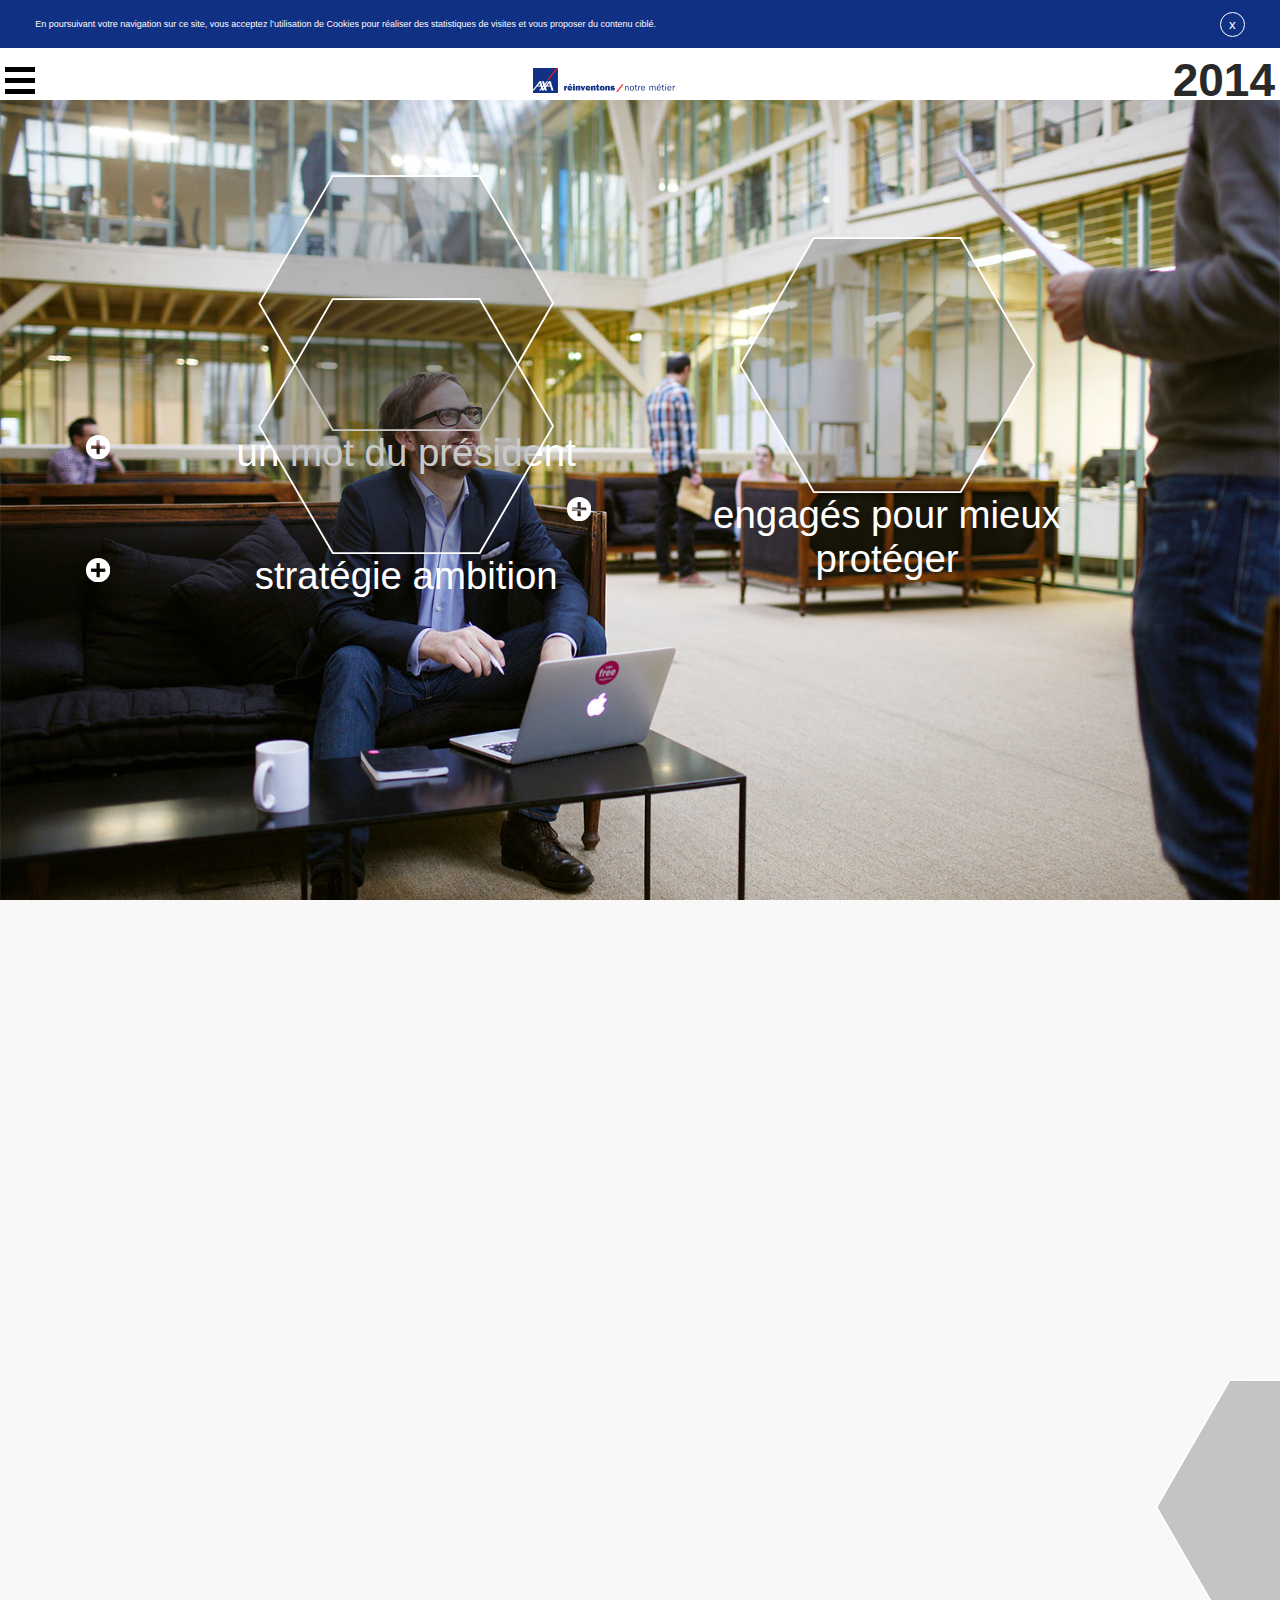
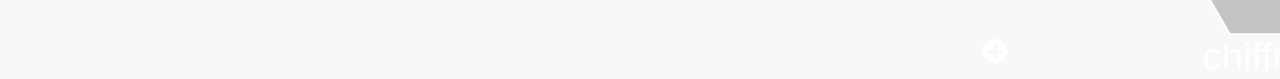
==== index.html @ 5996f3e0 "fix on conflicts" ====
<!DOCTYPE html>
<html lang="fr">

<head>
    <meta charset="utf-8">
    <title>AXA - Documents</title>
    <link rel="stylesheet" href="assets/css/normalize.css">
    <link rel="stylesheet" href="assets/css/main.css">
    <meta name="viewport" content="width=device-width, initial-scale=1.0">
</head>

<body class="body-homepage">
    <header class="header">
        <div class="bandeau-cookies">
            <p class="text">
                En poursuivant votre navigation sur ce site, vous acceptez l’utilisation de Cookies pour réaliser des statistiques de visites et vous proposer du contenu ciblé.
            </p>
            <button>x</button>
        </div>
        <div class="header-container">
            <div class="hamburger">
                <span class="line"></span>
                <span class="line"></span>
                <span class="line"></span>
            </div>
            <img src="assets/img/logo.svg" alt="logo" class="logoAXA">
            <span class="date">2014</span>
        </div>

    </header>
    <main role="main" class="main-homepage">
        <nav>
            <ul class="hexagones">
                <li class="hexagone_single">
                    <a href="">
                        <p>
                            un mot du président
                        </p>
                        <svg class="hexagon" viewBox="0 0 322.031 279.031">

<path d="M81.156,278.021 L1.024,139.677 L80.885,1.177 L240.877,1.021 L321.009,139.365 L241.148,277.865 L81.156,278.021 Z"/>
</svg>
                        <svg class="more" viewBox="0 0 156 156"><path class="cls-1" d="M683,306a78,78,0,1,0,78,78A78,78,0,0,0,683,306Zm46,89H694v35H672V395H637V373h35V338h22v35h35Z" transform="translate(-605 -306)"/></svg>
                    </a>
                </li>
                <li class="hexagone_single">
                    <a href="">
                        <p>
                            engagés pour mieux protéger
                        </p>
                        <svg class="hexagon" viewBox="0 0 322.031 279.031">
<path d="M81.156,278.021 L1.024,139.677 L80.885,1.177 L240.877,1.021 L321.009,139.365 L241.148,277.865 L81.156,278.021 Z"/>
</svg>
                        <svg class="more" viewBox="0 0 156 156"><path class="cls-1" d="M683,306a78,78,0,1,0,78,78A78,78,0,0,0,683,306Zm46,89H694v35H672V395H637V373h35V338h22v35h35Z" transform="translate(-605 -306)"/></svg>
                      </a>
                </li>
                <li class="hexagone_single">
                    <a href="">
                        <p>
                            stratégie ambition
                        </p>
                        <svg class="hexagon" viewBox="0 0 322.031 279.031">
<path d="M81.156,278.021 L1.024,139.677 L80.885,1.177 L240.877,1.021 L321.009,139.365 L241.148,277.865 L81.156,278.021 Z"/>
</svg><svg class="more" viewBox="0 0 156 156"><path class="cls-1" d="M683,306a78,78,0,1,0,78,78A78,78,0,0,0,683,306Zm46,89H694v35H672V395H637V373h35V338h22v35h35Z" transform="translate(-605 -306)"/></svg>
</a>
                </li>
                <li class="hexagone_single">
                    <a href="">
                        <p>
                            chiffres clés
                        </p>
                        <svg class="hexagon" viewBox="0 0 322.031 279.031">
<path d="M81.156,278.021 L1.024,139.677 L80.885,1.177 L240.877,1.021 L321.009,139.365 L241.148,277.865 L81.156,278.021 Z"/>
</svg><svg class="more" viewBox="0 0 156 156"><path class="cls-1" d="M683,306a78,78,0,1,0,78,78A78,78,0,0,0,683,306Zm46,89H694v35H672V395H637V373h35V338h22v35h35Z" transform="translate(-605 -306)"/></svg>
</a>
                </li>
                <li class="hexagone_single">
                    <a href="">
                        <svg class="hexagon" viewBox="0 0 322.031 279.031">
<path d="M81.156,278.021 L1.024,139.677 L80.885,1.177 L240.877,1.021 L321.009,139.365 L241.148,277.865 L81.156,278.021 Z"/>
</svg><svg class="more" viewBox="0 0 156 156"><path class="cls-1" d="M683,306a78,78,0,1,0,78,78A78,78,0,0,0,683,306Zm46,89H694v35H672V395H637V373h35V338h22v35h35Z" transform="translate(-605 -306)"/></svg>
</a>
                </li>
                <li class="hexagone_single">
                    <a href="">
                        <svg class="hexagon" viewBox="0 0 322.031 279.031">
<path d="M81.156,278.021 L1.024,139.677 L80.885,1.177 L240.877,1.021 L321.009,139.365 L241.148,277.865 L81.156,278.021 Z"/>
</svg><svg class="more" viewBox="0 0 156 156"><path class="cls-1" d="M683,306a78,78,0,1,0,78,78A78,78,0,0,0,683,306Zm46,89H694v35H672V395H637V373h35V338h22v35h35Z" transform="translate(-605 -306)"/></svg>
</a>
                </li>
            </ul>

            </section>

            <footer>

            </footer>
    </main>
</body>

</html>
---- assets/css/main.css ----
body {
  margin: 0;
  font: 100% Calibri, sans-serif;
  color: #292929;
  background-color: #f8f8f8; }

* {
  box-sizing: border-box; }

@media screen and (min-height: 900px) {
  .hexagone_single {
    width: 293px;
    height: 256.9px; }

  .hexagone_single:nth-child(2) {
    left: 38%;
    top: 19.3%; }

  .hexagone_single:nth-child(3) {
    top: 38.76%; }

  .hexagone_single:nth-child(4) {
    top: 58%;
    left: 38%; } }
@media screen and (min-width: 640px) {
  .dl-button {
    margin-right: 0 !important; } }
.header {
  background-color: #fff;
  display: flex;
  flex-direction: column;
  align-items: center;
  justify-content: space-between;
  height: 100px; }

.logoAXA {
  height: 25px; }

.date {
  font-size: 23px;
  font-weight: bold; }

.hamburger {
  width: 30px;
  cursor: pointer; }
  .hamburger .line {
    display: block;
    height: 5px;
    width: 30px;
    background-color: #000;
    margin: 6px 0; }

.bandeau-cookies {
  color: #fff;
  padding: 10px;
  background-color: #103084;
  font-size: 0.563em;
  width: 100vw;
  display: flex;
  justify-content: space-around;
  align-items: center; }

.bandeau-cookies button {
  background: none;
  border: 1px solid #ffffff;
  border-radius: 50%;
  color: #ffffff;
  width: 25px;
  height: 25px; }

.text {
  display: inline-block;
  width: 90%; }

.cross {
  border: 1px #fff solid;
  border-radius: 50%;
  text-align: center;
  display: inline-block;
  width: 40px;
  height: 40px;
  line-height: 40px;
  float: right; }

.header-container {
  display: flex;
  flex-direction: row;
  justify-content: space-between;
  align-items: center;
  width: 100vw;
  padding: 5px; }

.main-documents {
  padding: 10px;
  max-width: 680px;
  margin: auto; }
  .main-documents h1 {
    margin: 10px 0; }

.section-title {
  font-weight: bold;
  font-size: 14px;
  padding-bottom: 5px;
  border-bottom: 1px solid #e79655; }

.inputs {
  list-style: none;
  padding: 0;
  margin: 0;
  margin-bottom: 20px; }
  .inputs .item .header-item {
    background-color: #fff;
    font-size: 12px;
    padding: 10px 10px;
    margin: 5px 0;
    display: flex;
    justify-content: space-between;
    align-items: center;
    font-weight: bold;
    cursor: pointer; }
    .inputs .item .header-item .libelle {
      width: 70%;
      margin-left: 5px;
      flex: 1; }
    .inputs .item .header-item .size {
      font-size: 10px;
      font-weight: 200;
      margin-right: 10px; }
    .inputs .item .header-item .labelCheck {
      cursor: pointer; }
      .inputs .item .header-item .labelCheck .checked {
        opacity: 0.5;
        width: 20px;
        height: 25px;
        display: flex;
        align-items: center;
        justify-content: center;
        background: url("../img/bg-input.png") center center;
        background-size: cover;
        text-align: center;
        color: #e79655; }
        .inputs .item .header-item .labelCheck .checked img {
          width: 12px;
          display: none; }
    .inputs .item .header-item .checkbox {
      opacity: 0;
      position: absolute;
      left: -1000px; }
    .inputs .item .header-item .checkbox:checked ~ .labelCheck .checked {
      opacity: 1; }
      .inputs .item .header-item .checkbox:checked ~ .labelCheck .checked img {
        display: inline-block; }
  .inputs .item .dropdown {
    padding: 0;
    margin: 0px;
    display: none; }
    .inputs .item .dropdown li {
      list-style: none;
      font-size: 12px;
      height: 25px;
      line-height: 25px;
      padding: 5px 10px;
      padding-left: 25px;
      margin: 5px 0;
      font-weight: 400; }
      .inputs .item .dropdown li label {
        cursor: pointer;
        display: flex;
        align-items: center;
        justify-content: space-between; }
        .inputs .item .dropdown li label span:first-child {
          flex: 1; }
        .inputs .item .dropdown li label .checked {
          margin-right: 2px;
          opacity: 0.5;
          width: 15px;
          height: 19px;
          display: flex;
          align-items: center;
          justify-content: center;
          background: url("../img/bg-input.png") center center;
          background-size: cover;
          text-align: center;
          color: #e79655; }
          .inputs .item .dropdown li label .checked img {
            width: 8px;
            display: none; }
        .inputs .item .dropdown li label .size {
          font-weight: 200;
          font-size: 10px;
          margin-right: 10px; }
      .inputs .item .dropdown li .checkbox-small {
        opacity: 0;
        position: absolute;
        left: -1000px; }
      .inputs .item .dropdown li .checkbox-small:checked ~ label .checked {
        opacity: 1; }
        .inputs .item .dropdown li .checkbox-small:checked ~ label .checked img {
          display: inline-block; }

.dl-button {
  display: flex;
  align-items: center;
  justify-content: space-around;
  cursor: pointer;
  width: 200px;
  padding: 10px 5px;
  border: 1px #e79655 solid;
  color: #e79655;
  margin: auto;
  background-color: #f8f8f8;
  font-weight: 600;
  transition: 0.3s;
  outline: none; }
  .dl-button svg {
    width: 40px; }
    .dl-button svg path:nth-child(1) {
      fill: #e79655;
      transition: 0.3s; }
    .dl-button svg path:nth-child(2) {
      fill: transparent;
      stroke: #e79655;
      transition: 0.3s; }

.dl-button:hover {
  background-color: #e79655;
  color: #fff;
  transition: 0.3s; }
  .dl-button:hover svg {
    width: 40px; }
    .dl-button:hover svg path:nth-child(1) {
      fill: #fff;
      transition: 0.3s; }
    .dl-button:hover svg path:nth-child(2) {
      stroke: #fff;
      transition: 0.3s; }

.dl-button::after {
  content: " 6.2 Mo";
  font-weight: 200; }

.chevron {
  transition: 0.5s; }

.rotate {
  transition: 0.5s;
  transform: rotate(90deg);
  -webkit-transform: rotate(90deg);
  -moz-transform: rotate(90deg);
  -o-transform: rotate(90deg); }

/* Media Queries */
@media screen and (min-width: 640px) {
  .date {
    font-size: 46px; } }
html {
  height: 100%; }

body {
  display: flex;
  flex-direction: column;
  justify-content: space-between;
  height: 100%; }

main {
  height: calc(100% - 100px);
  display: flex;
  flex-direction: column;
  justify-content: center;
  align-items: center;
  flex-grow: 1;
  background-image: url("../img/background-full.jpg");
  background-repeat: no-repeat;
  background-size: cover;
  background-position: center; }

nav {
  position: relative;
  width: 86.56%;
  height: 85.38%;
  max-height: 650px; }

.hexagones {
  padding: 0;
  margin: 0;
  list-style-type: none;
  position: relative;
  width: 100%;
  height: 100%; }

.hexagone-container {
  width: 50%; }

.hexagone_single {
  fill: rgba(36, 36, 36, 0.25);
  stroke: #ffffff;
  position: absolute;
  width: 57.8%;
  height: 39.4%; }
  .hexagone_single p {
    text-align: center;
    position: absolute;
    font-size: 3vw;
    width: 60%;
    flex-grow: 1;
    margin-top: 40%;
    margin-left: 20%; }
  .hexagone_single a {
    color: white;
    text-decoration: none;
    display: block;
    width: 100%;
    height: 100%; }
  .hexagone_single .hexagon {
    width: 100%;
    height: 100%; }
  .hexagone_single .hexagon path {
    stroke: #ffffff;
    stroke-width: 2.031px;
    stroke-linecap: butt;
    stroke-linejoin: miter;
    fill-rule: evenodd;
    fill-opacity: 0.251;
    fill: #292929; }
  .hexagone_single .more {
    width: 3.80%;
    fill: #ffffff; }

.hexagone_single:nth-child(2) {
  left: 43.4%;
  top: 9.5%; }

.hexagone_single:nth-child(3) {
  top: 18.9%; }

.hexagone_single:nth-child(4) {
  margin-top: 74.6%;
  margin-left: 43%; }

.hexagone_single:hover .hexagon path {
  fill-opacity: 1; }

.hexagone_single:nth-child(1):hover .hexagon path {
  fill: #f0847a; }

.hexagone_single:nth-child(2):hover .hexagon path {
  fill: #98c67f; }

.hexagone_single:nth-child(3):hover .hexagon path {
  fill: #5a8fa6; }

.hexagone_single:nth-child(4):hover .hexagon path {
  fill: #fcc04b; }

.hexagone_single:nth-child(5),
.hexagone_single:nth-child(6),
.hexagone_single:nth-child(7) {
  display: none; }

/* Media Queries */
@media screen and (min-width: 640px) {
  .date {
    font-size: 46px; } }

/*# sourceMappingURL=main.css.map */
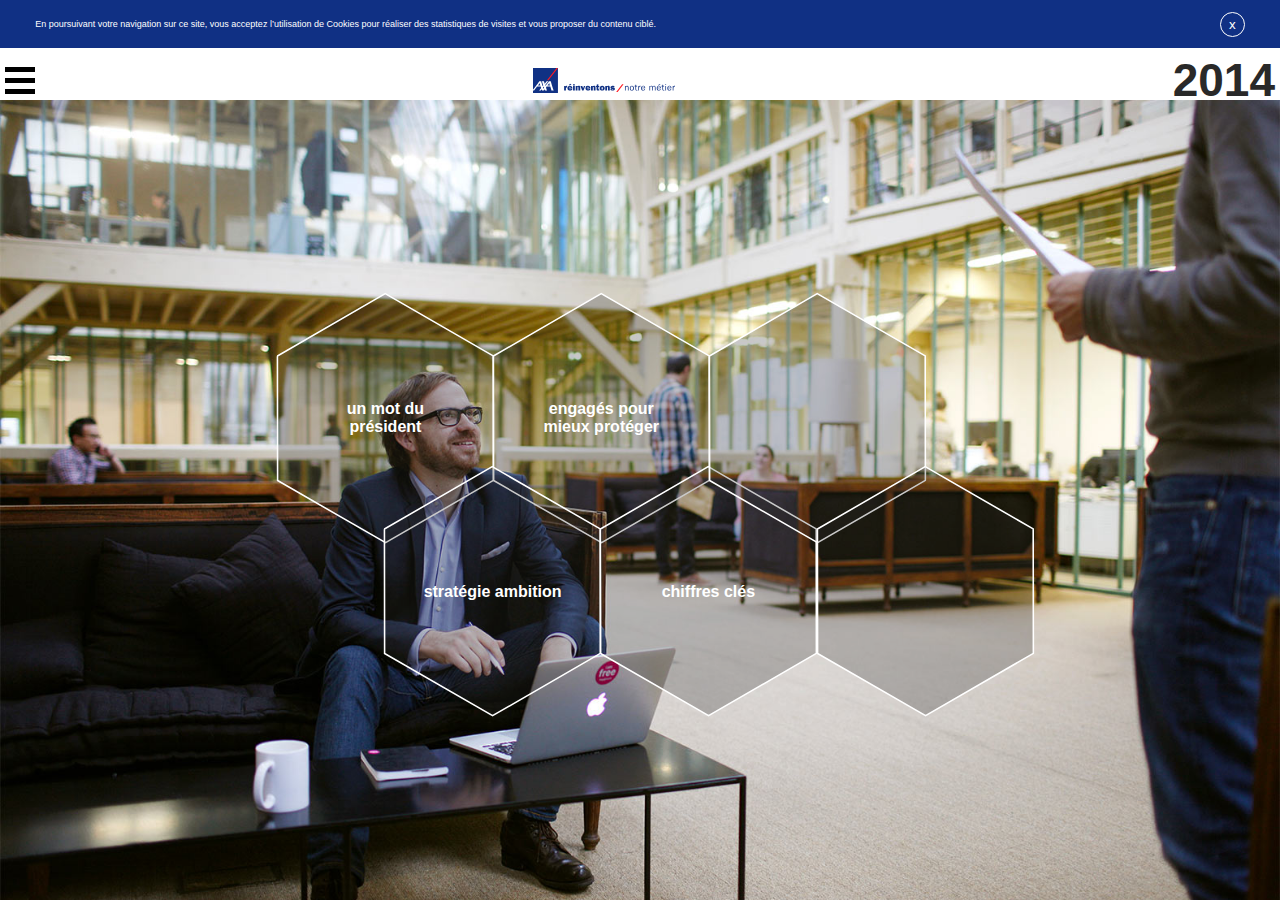
==== commit 27102c94: "hexagon" ====
--- a/index.html
+++ b/index.html
@@ -33,59 +33,76 @@
             <ul class="hexagones">
                 <li class="hexagone_single">
                     <a href="">
-                        <p>
-                            un mot du président
-                        </p>
+                        <span class="content-hexa">
+                          <p>
+                              un mot du président
+                          </p>
+                          <svg class="more" viewBox="0 0 156 156"><path class="cls-1" d="M683,306a78,78,0,1,0,78,78A78,78,0,0,0,683,306Zm46,89H694v35H672V395H637V373h35V338h22v35h35Z" transform="translate(-605 -306)"/></svg>
+                        </span>
                         <svg class="hexagon" viewBox="0 0 322.031 279.031">
-
-<path d="M81.156,278.021 L1.024,139.677 L80.885,1.177 L240.877,1.021 L321.009,139.365 L241.148,277.865 L81.156,278.021 Z"/>
-</svg>
-                        <svg class="more" viewBox="0 0 156 156"><path class="cls-1" d="M683,306a78,78,0,1,0,78,78A78,78,0,0,0,683,306Zm46,89H694v35H672V395H637V373h35V338h22v35h35Z" transform="translate(-605 -306)"/></svg>
+                          <path d="M81.156,278.021 L1.024,139.677 L80.885,1.177 L240.877,1.021 L321.009,139.365 L241.148,277.865 L81.156,278.021 Z"/>
+                        </svg>
                     </a>
                 </li>
                 <li class="hexagone_single">
                     <a href="">
-                        <p>
-                            engagés pour mieux protéger
-                        </p>
+                        <span class="content-hexa">
+                          <p>
+                              engagés pour mieux protéger
+                          </p>
+                          <svg class="more" viewBox="0 0 156 156"><path class="cls-1" d="M683,306a78,78,0,1,0,78,78A78,78,0,0,0,683,306Zm46,89H694v35H672V395H637V373h35V338h22v35h35Z" transform="translate(-605 -306)"/></svg>
+                        </span>
                         <svg class="hexagon" viewBox="0 0 322.031 279.031">
-<path d="M81.156,278.021 L1.024,139.677 L80.885,1.177 L240.877,1.021 L321.009,139.365 L241.148,277.865 L81.156,278.021 Z"/>
-</svg>
-                        <svg class="more" viewBox="0 0 156 156"><path class="cls-1" d="M683,306a78,78,0,1,0,78,78A78,78,0,0,0,683,306Zm46,89H694v35H672V395H637V373h35V338h22v35h35Z" transform="translate(-605 -306)"/></svg>
+                          <path d="M81.156,278.021 L1.024,139.677 L80.885,1.177 L240.877,1.021 L321.009,139.365 L241.148,277.865 L81.156,278.021 Z"/>
+                        </svg>
                       </a>
                 </li>
                 <li class="hexagone_single">
                     <a href="">
-                        <p>
-                            stratégie ambition
-                        </p>
+                        <span class="content-hexa">
+                          <p>
+                              stratégie ambition
+                          </p>
+                          <svg class="more" viewBox="0 0 156 156"><path class="cls-1" d="M683,306a78,78,0,1,0,78,78A78,78,0,0,0,683,306Zm46,89H694v35H672V395H637V373h35V338h22v35h35Z" transform="translate(-605 -306)"/></svg>
+                        </span>
                         <svg class="hexagon" viewBox="0 0 322.031 279.031">
-<path d="M81.156,278.021 L1.024,139.677 L80.885,1.177 L240.877,1.021 L321.009,139.365 L241.148,277.865 L81.156,278.021 Z"/>
-</svg><svg class="more" viewBox="0 0 156 156"><path class="cls-1" d="M683,306a78,78,0,1,0,78,78A78,78,0,0,0,683,306Zm46,89H694v35H672V395H637V373h35V338h22v35h35Z" transform="translate(-605 -306)"/></svg>
+                          <path d="M81.156,278.021 L1.024,139.677 L80.885,1.177 L240.877,1.021 L321.009,139.365 L241.148,277.865 L81.156,278.021 Z"/>
+                        </svg>
 </a>
                 </li>
                 <li class="hexagone_single">
                     <a href="">
-                        <p>
-                            chiffres clés
-                        </p>
+                        <span class="content-hexa">
+                          <p>
+                              chiffres clés
+                          </p>
+                          <svg class="more" viewBox="0 0 156 156"><path class="cls-1" d="M683,306a78,78,0,1,0,78,78A78,78,0,0,0,683,306Zm46,89H694v35H672V395H637V373h35V338h22v35h35Z" transform="translate(-605 -306)"/></svg>
+                        </span>
                         <svg class="hexagon" viewBox="0 0 322.031 279.031">
-<path d="M81.156,278.021 L1.024,139.677 L80.885,1.177 L240.877,1.021 L321.009,139.365 L241.148,277.865 L81.156,278.021 Z"/>
-</svg><svg class="more" viewBox="0 0 156 156"><path class="cls-1" d="M683,306a78,78,0,1,0,78,78A78,78,0,0,0,683,306Zm46,89H694v35H672V395H637V373h35V338h22v35h35Z" transform="translate(-605 -306)"/></svg>
+                          <path d="M81.156,278.021 L1.024,139.677 L80.885,1.177 L240.877,1.021 L321.009,139.365 L241.148,277.865 L81.156,278.021 Z"/>
+                        </svg>
 </a>
                 </li>
                 <li class="hexagone_single">
                     <a href="">
+                        <span class="content-hexa">
+                          <p></p>
+                          <svg class="more" viewBox="0 0 156 156"><path class="cls-1" d="M683,306a78,78,0,1,0,78,78A78,78,0,0,0,683,306Zm46,89H694v35H672V395H637V373h35V338h22v35h35Z" transform="translate(-605 -306)"/></svg>
+                        </span>
                         <svg class="hexagon" viewBox="0 0 322.031 279.031">
-<path d="M81.156,278.021 L1.024,139.677 L80.885,1.177 L240.877,1.021 L321.009,139.365 L241.148,277.865 L81.156,278.021 Z"/>
-</svg><svg class="more" viewBox="0 0 156 156"><path class="cls-1" d="M683,306a78,78,0,1,0,78,78A78,78,0,0,0,683,306Zm46,89H694v35H672V395H637V373h35V338h22v35h35Z" transform="translate(-605 -306)"/></svg>
+                          <path d="M81.156,278.021 L1.024,139.677 L80.885,1.177 L240.877,1.021 L321.009,139.365 L241.148,277.865 L81.156,278.021 Z"/>
+                        </svg>
 </a>
                 </li>
                 <li class="hexagone_single">
                     <a href="">
+                        <span class="content-hexa">
+                          <p></p>
+                          <svg class="more" viewBox="0 0 156 156"><path class="cls-1" d="M683,306a78,78,0,1,0,78,78A78,78,0,0,0,683,306Zm46,89H694v35H672V395H637V373h35V338h22v35h35Z" transform="translate(-605 -306)"/></svg>
+                        </span>
                         <svg class="hexagon" viewBox="0 0 322.031 279.031">
-<path d="M81.156,278.021 L1.024,139.677 L80.885,1.177 L240.877,1.021 L321.009,139.365 L241.148,277.865 L81.156,278.021 Z"/>
-</svg><svg class="more" viewBox="0 0 156 156"><path class="cls-1" d="M683,306a78,78,0,1,0,78,78A78,78,0,0,0,683,306Zm46,89H694v35H672V395H637V373h35V338h22v35h35Z" transform="translate(-605 -306)"/></svg>
+                          <path d="M81.156,278.021 L1.024,139.677 L80.885,1.177 L240.877,1.021 L321.009,139.365 L241.148,277.865 L81.156,278.021 Z"/>
+                        </svg>
 </a>
                 </li>
             </ul>
--- a/assets/css/main.css
+++ b/assets/css/main.css
@@ -7,24 +7,6 @@
 * {
   box-sizing: border-box; }
 
-@media screen and (min-height: 900px) {
-  .hexagone_single {
-    width: 293px;
-    height: 256.9px; }
-
-  .hexagone_single:nth-child(2) {
-    left: 38%;
-    top: 19.3%; }
-
-  .hexagone_single:nth-child(3) {
-    top: 38.76%; }
-
-  .hexagone_single:nth-child(4) {
-    top: 58%;
-    left: 38%; } }
-@media screen and (min-width: 640px) {
-  .dl-button {
-    margin-right: 0 !important; } }
 .header {
   background-color: #fff;
   display: flex;
@@ -235,8 +217,8 @@
       stroke: #fff;
       transition: 0.3s; }
 
-.dl-button::after {
-  content: " 6.2 Mo";
+.datasize::after {
+  content: " Mo";
   font-weight: 200; }
 
 .chevron {
@@ -249,6 +231,69 @@
   -moz-transform: rotate(90deg);
   -o-transform: rotate(90deg); }
 
+.section-2 {
+  padding: 0;
+  list-style: none;
+  display: flex;
+  align-items: center;
+  justify-content: center;
+  flex-wrap: wrap; }
+  .section-2 li {
+    width: 300px;
+    display: flex; }
+    .section-2 li .content-book {
+      display: flex;
+      flex-direction: column; }
+      .section-2 li .content-book h3 {
+        margin: 5px 0;
+        font-size: 12px;
+        color: #e79655;
+        font-weight: bold; }
+      .section-2 li .content-book span {
+        font-size: 11px;
+        font-weight: 200; }
+      .section-2 li .content-book a {
+        width: 40px; }
+        .section-2 li .content-book a svg {
+          width: 40px; }
+          .section-2 li .content-book a svg path:nth-child(1) {
+            fill: #e79655;
+            transition: 0.3s; }
+          .section-2 li .content-book a svg path:nth-child(2) {
+            fill: transparent;
+            stroke: #e79655;
+            transition: 0.3s; }
+
+.section-3 ul {
+  padding: 0; }
+  .section-3 ul .cahier {
+    background-color: #fff;
+    font-size: 12px;
+    padding: 10px 10px;
+    margin: 5px 0;
+    display: flex;
+    justify-content: space-between;
+    align-items: center;
+    font-weight: bold; }
+    .section-3 ul .cahier .libelle {
+      flex: 1; }
+    .section-3 ul .cahier .size {
+      font-size: 10px;
+      margin: 0 10px;
+      font-weight: 200; }
+    .section-3 ul .cahier a svg {
+      width: 30px;
+      opacity: 0.7; }
+      .section-3 ul .cahier a svg path:nth-child(1) {
+        fill: #e79655;
+        transition: 0.3s; }
+      .section-3 ul .cahier a svg path:nth-child(2) {
+        fill: transparent;
+        stroke: #e79655;
+        transition: 0.3s; }
+    .section-3 ul .cahier a svg:hover {
+      opacity: 1; }
+
 /* Media Queries */
 @media screen and (min-width: 640px) {
   .date {
@@ -256,13 +301,13 @@
 html {
   height: 100%; }
 
-body {
+.body-homepage {
   display: flex;
   flex-direction: column;
   justify-content: space-between;
   height: 100%; }
 
-main {
+.main-homepage {
   height: calc(100% - 100px);
   display: flex;
   flex-direction: column;
@@ -276,9 +321,8 @@
 
 nav {
   position: relative;
-  width: 86.56%;
-  height: 85.38%;
-  max-height: 650px; }
+  width: 240px;
+  height: 300px; }
 
 .hexagones {
   padding: 0;
@@ -299,12 +343,10 @@
   height: 39.4%; }
   .hexagone_single p {
     text-align: center;
-    position: absolute;
-    font-size: 3vw;
+    font-size: 14px;
+    font-weight: 800;
     width: 60%;
-    flex-grow: 1;
-    margin-top: 40%;
-    margin-left: 20%; }
+    margin: 0; }
   .hexagone_single a {
     color: white;
     text-decoration: none;
@@ -323,19 +365,29 @@
     fill-opacity: 0.251;
     fill: #292929; }
   .hexagone_single .more {
-    width: 3.80%;
-    fill: #ffffff; }
+    width: 12px;
+    fill: #ffffff;
+    margin-top: 10px;
+    display: none; }
+  .hexagone_single .content-hexa {
+    width: 100%;
+    height: 100%;
+    position: absolute;
+    display: flex;
+    align-items: center;
+    flex-direction: column;
+    justify-content: center; }
 
 .hexagone_single:nth-child(2) {
-  left: 43.4%;
-  top: 9.5%; }
+  top: 19.5%;
+  right: 0; }
 
 .hexagone_single:nth-child(3) {
-  top: 18.9%; }
+  top: 39.1%; }
 
 .hexagone_single:nth-child(4) {
-  margin-top: 74.6%;
-  margin-left: 43%; }
+  top: 58.8%;
+  right: 0; }
 
 .hexagone_single:hover .hexagon path {
   fill-opacity: 1; }
@@ -348,6 +400,18 @@
 
 .hexagone_single:nth-child(3):hover .hexagon path {
   fill: #5a8fa6; }
+
+.hexagone_single:nth-child(4):hover a span .more {
+  display: block; }
+
+.hexagone_single:nth-child(1):hover a span .more {
+  display: block; }
+
+.hexagone_single:nth-child(2):hover a span .more {
+  display: block; }
+
+.hexagone_single:nth-child(3):hover a span .more {
+  display: block; }
 
 .hexagone_single:nth-child(4):hover .hexagon path {
   fill: #fcc04b; }
@@ -361,5 +425,46 @@
 @media screen and (min-width: 640px) {
   .date {
     font-size: 46px; } }
+@media screen and (min-width: 640px) {
+  .dl-button {
+    margin-right: 0 !important; }
+
+  .section-2 {
+    justify-content: space-between !important; }
+
+  .main-homepage nav {
+    width: 360px;
+    height: 450px; } }
+@media screen and (min-width: 960px) {
+  .main-homepage nav {
+    width: 760px;
+    height: 650px;
+    margin-top: 200px; }
+    .main-homepage nav ul .hexagone_single {
+      width: 33%; }
+      .main-homepage nav ul .hexagone_single .hexagon {
+        transform: rotate(30deg); }
+      .main-homepage nav ul .hexagone_single .content-hexa {
+        z-index: 999; }
+        .main-homepage nav ul .hexagone_single .content-hexa p {
+          font-size: 16px; }
+    .main-homepage nav ul .hexagone_single:nth-child(2) {
+      top: 0;
+      left: 28.4%; }
+    .main-homepage nav ul .hexagone_single:nth-child(3) {
+      top: 28.9%;
+      left: 14.1%; }
+    .main-homepage nav ul .hexagone_single:nth-child(4) {
+      top: 28.9%;
+      left: 42.5%; }
+    .main-homepage nav ul .hexagone_single:nth-child(5) {
+      display: block;
+      position: absolute;
+      left: 56.8%; }
+    .main-homepage nav ul .hexagone_single:nth-child(6) {
+      display: block;
+      position: absolute;
+      top: 28.9%;
+      left: 71%; } }
 
 /*# sourceMappingURL=main.css.map */
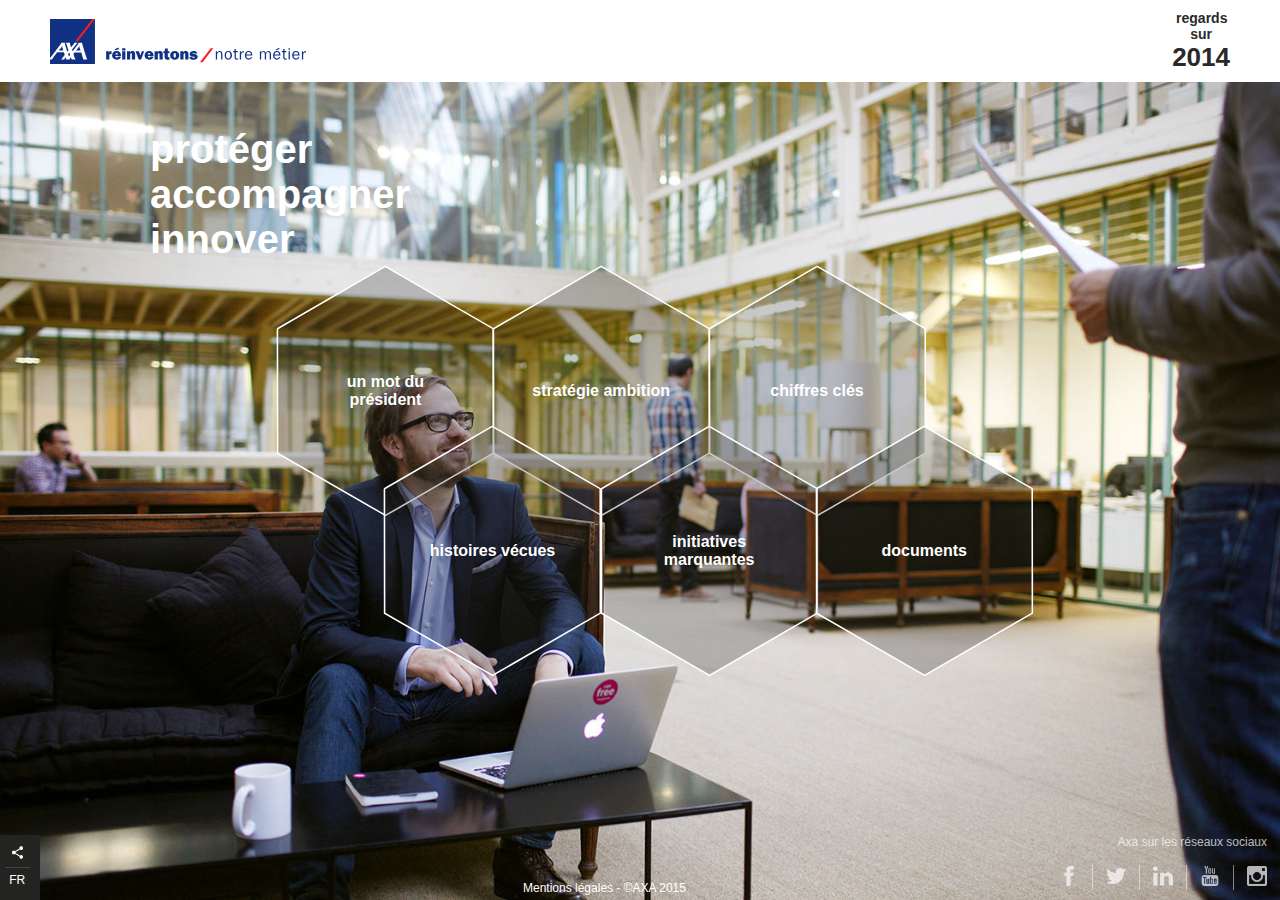
==== commit 486f1e00: "almost final homepage" ====
--- a/index.html
+++ b/index.html
@@ -15,20 +15,34 @@
             <p class="text">
                 En poursuivant votre navigation sur ce site, vous acceptez l’utilisation de Cookies pour réaliser des statistiques de visites et vous proposer du contenu ciblé.
             </p>
-            <button>x</button>
+            <button><svg viewBox="0 0 24 24">
+                <path d="M19 6.41L17.59 5 12 10.59 6.41 5 5 6.41 10.59 12 5 17.59 6.41 19 12 13.41 17.59 19 19 17.59 13.41 12z"/>
+                <path d="M0 0h24v24H0z" fill="none"/>
+            </svg></button>
         </div>
         <div class="header-container">
             <div class="hamburger">
-                <span class="line"></span>
-                <span class="line"></span>
-                <span class="line"></span>
+              <svg height="24" viewBox="0 0 24 24" >
+                  <path d="M0 0h24v24H0z" fill="none"/>
+                  <path d="M3 18h18v-2H3v2zm0-5h18v-2H3v2zm0-7v2h18V6H3z"/>
+              </svg>
             </div>
             <img src="assets/img/logo.svg" alt="logo" class="logoAXA">
-            <span class="date">2014</span>
+            <div class="header-year">
+              <span>regards sur </span>
+<span class="date">2014</span>
+            </div>
+
+
         </div>
 
     </header>
     <main role="main" class="main-homepage">
+      <h1>
+        protéger
+        accompagner
+        innover
+      </h1>
         <nav>
             <ul class="hexagones">
                 <li class="hexagone_single">
@@ -86,7 +100,7 @@
                 <li class="hexagone_single">
                     <a href="">
                         <span class="content-hexa">
-                          <p></p>
+                          <p>histoires vécues</p>
                           <svg class="more" viewBox="0 0 156 156"><path class="cls-1" d="M683,306a78,78,0,1,0,78,78A78,78,0,0,0,683,306Zm46,89H694v35H672V395H637V373h35V338h22v35h35Z" transform="translate(-605 -306)"/></svg>
                         </span>
                         <svg class="hexagon" viewBox="0 0 322.031 279.031">
@@ -97,7 +111,18 @@
                 <li class="hexagone_single">
                     <a href="">
                         <span class="content-hexa">
-                          <p></p>
+                          <p>initiatives marquantes</p>
+                          <svg class="more" viewBox="0 0 156 156"><path class="cls-1" d="M683,306a78,78,0,1,0,78,78A78,78,0,0,0,683,306Zm46,89H694v35H672V395H637V373h35V338h22v35h35Z" transform="translate(-605 -306)"/></svg>
+                        </span>
+                        <svg class="hexagon" viewBox="0 0 322.031 279.031">
+                          <path d="M81.156,278.021 L1.024,139.677 L80.885,1.177 L240.877,1.021 L321.009,139.365 L241.148,277.865 L81.156,278.021 Z"/>
+                        </svg>
+</a>
+                </li>
+                <li class="hexagone_single">
+                    <a href="">
+                        <span class="content-hexa">
+                          <p>documents</p>
                           <svg class="more" viewBox="0 0 156 156"><path class="cls-1" d="M683,306a78,78,0,1,0,78,78A78,78,0,0,0,683,306Zm46,89H694v35H672V395H637V373h35V338h22v35h35Z" transform="translate(-605 -306)"/></svg>
                         </span>
                         <svg class="hexagon" viewBox="0 0 322.031 279.031">
@@ -109,10 +134,50 @@
 
             </section>
 
-            <footer>
 
-            </footer>
     </main>
+    <footer>
+
+     <section class="footer-share">
+      <ul>
+        <li>
+          <a href="#"><img src="assets/img/share-logo.png" alt="Share" /></a>
+        </li>
+        <li>
+          <a href="#">FR</a>
+        </li>
+      </ul>
+     </section>
+     <section class="footer-legal">
+       <p>
+         Mentions légales - ©AXA 2015
+       </p>
+     </section>
+     <section class="footer-social">
+       <span>Axa sur les réseaux sociaux</span>
+       <ul>
+         <li>
+          <a href="#"><img src="assets/img/instagram-logo.png" alt="Instagram" /></a>
+         </li>
+         <li>
+           <a href="#"><img src="assets/img/youtube-logo.png" alt="YouTube" /></a>
+         </li>
+         <li>
+           <a href="#"><img src="assets/img/linkedin-letters.png" alt="LinkedIn" /></a>
+         </li>
+         <li>
+           <a href="#"><img src="assets/img/twitter-logo-silhouette.png" alt="Twitter" /></a>
+         </li>
+         <li>
+           <a href="#"><img src="assets/img/facebook-letter-logo.png" alt="Facebook" /></a>
+         </li>
+
+
+
+
+       </ul>
+     </section>
+    </footer>
 </body>
 
 </html>
--- a/assets/css/main.css
+++ b/assets/css/main.css
@@ -23,14 +23,12 @@
   font-weight: bold; }
 
 .hamburger {
-  width: 30px;
+  width: 54px;
+  height: 44px;
   cursor: pointer; }
-  .hamburger .line {
-    display: block;
-    height: 5px;
-    width: 30px;
-    background-color: #000;
-    margin: 6px 0; }
+  .hamburger svg {
+    width: 100%;
+    height: 100%; }
 
 .bandeau-cookies {
   color: #fff;
@@ -41,14 +39,18 @@
   display: flex;
   justify-content: space-around;
   align-items: center; }
-
-.bandeau-cookies button {
-  background: none;
-  border: 1px solid #ffffff;
-  border-radius: 50%;
-  color: #ffffff;
-  width: 25px;
-  height: 25px; }
+  .bandeau-cookies button {
+    background: none;
+    border: 1px solid rgba(255, 255, 255, 0.1);
+    border-radius: 50%;
+    color: #ffffff;
+    width: 25px;
+    height: 25px;
+    text-align: center;
+    padding: 5px;
+    cursor: pointer; }
+    .bandeau-cookies button svg {
+      fill: #ffffff; }
 
 .text {
   display: inline-block;
@@ -299,30 +301,34 @@
   .date {
     font-size: 46px; } }
 html {
-  height: 100%; }
+  height: 100vh; }
 
 .body-homepage {
   display: flex;
   flex-direction: column;
   justify-content: space-between;
-  height: 100%; }
+  height: 100%;
+  background-image: url("../img/background-full.jpg");
+  background-repeat: no-repeat;
+  background-size: cover;
+  background-position-x: center;
+  background-position-y: 60px; }
 
 .main-homepage {
-  height: calc(100% - 100px);
+  height: calc(100% - 100px - 39.5px);
   display: flex;
   flex-direction: column;
   justify-content: center;
   align-items: center;
-  flex-grow: 1;
-  background-image: url("../img/background-full.jpg");
-  background-repeat: no-repeat;
-  background-size: cover;
-  background-position: center; }
+  flex-grow: 1; }
+
+.main-homepage h1 {
+  display: none; }
 
 nav {
   position: relative;
-  width: 240px;
-  height: 300px; }
+  width: calc( 100vw * 0.8656);
+  height: calc( 100vw * 0.8537); }
 
 .hexagones {
   padding: 0;
@@ -339,11 +345,11 @@
   fill: rgba(36, 36, 36, 0.25);
   stroke: #ffffff;
   position: absolute;
-  width: 57.8%;
+  width: 66.8%;
   height: 39.4%; }
   .hexagone_single p {
     text-align: center;
-    font-size: 14px;
+    font-size: 3vw;
     font-weight: 800;
     width: 60%;
     margin: 0; }
@@ -365,8 +371,9 @@
     fill-opacity: 0.251;
     fill: #292929; }
   .hexagone_single .more {
-    width: 12px;
+    width: 6.56%;
     fill: #ffffff;
+    stroke: transparent;
     margin-top: 10px;
     display: none; }
   .hexagone_single .content-hexa {
@@ -401,16 +408,25 @@
 .hexagone_single:nth-child(3):hover .hexagon path {
   fill: #5a8fa6; }
 
+.hexagone_single:nth-child(1):hover a span .more {
+  display: block; }
+
+.hexagone_single:nth-child(2):hover a span .more {
+  display: block; }
+
+.hexagone_single:nth-child(3):hover a span .more {
+  display: block; }
+
 .hexagone_single:nth-child(4):hover a span .more {
   display: block; }
 
-.hexagone_single:nth-child(1):hover a span .more {
+.hexagone_single:nth-child(5):hover a span .more {
   display: block; }
 
-.hexagone_single:nth-child(2):hover a span .more {
+.hexagone_single:nth-child(6):hover a span .more {
   display: block; }
 
-.hexagone_single:nth-child(3):hover a span .more {
+.hexagone_single:nth-child(7):hover a span .more {
   display: block; }
 
 .hexagone_single:nth-child(4):hover .hexagon path {
@@ -419,6 +435,39 @@
 .hexagone_single:nth-child(5),
 .hexagone_single:nth-child(6),
 .hexagone_single:nth-child(7) {
+  display: none; }
+
+footer {
+  height: 39.5px;
+  width: 39.5px; }
+
+.footer-share ul {
+  margin: 0;
+  padding: 5px;
+  list-style-type: none;
+  width: 39.5px;
+  height: 39.5px;
+  background-color: #090907;
+  text-align: center; }
+  .footer-share ul li {
+    height: calc(100% - 5px);
+    /* padding: 10px 0; */
+    width: calc(100% - 5px);
+    /* margin-left: 0; */
+    text-align: center; }
+    .footer-share ul li img {
+      width: 100%; }
+  .footer-share ul li:nth-child(2) {
+    display: none; }
+.footer-share a {
+  color: #ffffff;
+  text-decoration: none; }
+
+.footer-legal,
+.footer-social {
+  display: none; }
+
+.header-year span:first-of-type {
   display: none; }
 
 /* Media Queries */
@@ -430,12 +479,50 @@
     margin-right: 0 !important; }
 
   .section-2 {
-    justify-content: space-between !important; }
-
-  .main-homepage nav {
-    width: 360px;
-    height: 450px; } }
+    justify-content: space-between !important; } }
 @media screen and (min-width: 960px) {
+  .bandeau-cookies,
+  .hamburger {
+    display: none; }
+
+  .header-container {
+    height: 100%;
+    padding: 0 50px; }
+
+  .header-container span:first-of-type {
+    display: block; }
+
+  .header-year {
+    display: flex;
+    flex-direction: column;
+    text-align: center;
+    align-items: center;
+    font-weight: bold; }
+    .header-year span:first-of-type {
+      max-width: 50px;
+      font-size: 14px; }
+    .header-year .date {
+      font-size: 26px; }
+
+  .logoAXA {
+    height: 45px; }
+
+  .header {
+    height: 82px; }
+
+  .main-homepage h1 {
+    display: block;
+    font-size: 20px;
+    color: white;
+    font-weight: bold;
+    left: 150px;
+    top: 100px;
+    position: absolute;
+    max-width: 150px; }
+
+  .main-homepage {
+    height: calc(100% - 82px - 65px); }
+
   .main-homepage nav {
     width: 760px;
     height: 650px;
@@ -448,23 +535,114 @@
         z-index: 999; }
         .main-homepage nav ul .hexagone_single .content-hexa p {
           font-size: 16px; }
-    .main-homepage nav ul .hexagone_single:nth-child(2) {
+    .main-homepage nav ul .hexagone_single:nth-child(3) {
       top: 0;
       left: 28.4%; }
-    .main-homepage nav ul .hexagone_single:nth-child(3) {
-      top: 28.9%;
-      left: 14.1%; }
     .main-homepage nav ul .hexagone_single:nth-child(4) {
-      top: 28.9%;
-      left: 42.5%; }
+      left: 56.8%;
+      top: 0; }
     .main-homepage nav ul .hexagone_single:nth-child(5) {
       display: block;
       position: absolute;
-      left: 56.8%; }
+      top: 28.9%;
+      left: 14.1%; }
     .main-homepage nav ul .hexagone_single:nth-child(6) {
       display: block;
       position: absolute;
       top: 28.9%;
-      left: 71%; } }
+      left: 42.6%; }
+    .main-homepage nav ul .hexagone_single:nth-child(7) {
+      display: block;
+      position: absolute;
+      top: 28.9%;
+      left: 70.9%; }
+    .main-homepage nav ul .hexagone_single:nth-child(2) {
+      visibility: hidden; }
+    .main-homepage nav ul .hexagone_single:nth-child(5):hover .hexagon path {
+      fill: #a69d57; }
+    .main-homepage nav ul .hexagone_single:nth-child(6):hover .hexagon path {
+      fill: #98c67f; }
+    .main-homepage nav ul .hexagone_single:nth-child(7):hover .hexagon path {
+      fill: #e79655; }
+
+  footer {
+    display: flex;
+    flex-direction: row;
+    justify-content: space-between;
+    color: #ffffff;
+    font-weight: lighter;
+    height: 65px;
+    width: 100vw;
+    font-size: 12px; }
+    footer section {
+      width: 33.33%; }
+    footer .footer-share ul {
+      background-color: #232321;
+      height: 100%; }
+    footer .footer-share li {
+      height: 50%; }
+    footer .footer-share li:nth-child(2) {
+      display: block;
+      margin-top: 5px; }
+    footer .footer-share li:first-of-type {
+      border-bottom: 1px solid rgba(255, 255, 255, 0.15);
+      padding: 5px; }
+    footer .footer-legal p {
+      position: absolute;
+      bottom: 5px;
+      width: inherit;
+      margin: 0; }
+    footer .footer-social {
+      text-align: right;
+      opacity: 0.7;
+      margin: 0;
+      padding: 0;
+      height: 65px;
+      width: 234px;
+      text-align: right;
+      opacity: 0.7;
+      display: flex;
+      flex-direction: column;
+      justify-content: space-between; }
+      footer .footer-social span {
+        width: 100%;
+        margin-right: 0;
+        font-size: 12px;
+        padding-right: 13px; }
+      footer .footer-social ul {
+        margin: 0;
+        padding: 5px 0;
+        height: calc(100% - 15px);
+        margin: 0;
+        padding: 0;
+        /* height: 35px; */
+        list-style-type: none; }
+        footer .footer-social ul li {
+          float: right;
+          /* padding: 9px; */
+          margin-top: 15px;
+          height: 50%;
+          text-align: center;
+          display: flex;
+          align-content: center;
+          justify-content: center;
+          align-items: center;
+          padding: 0 13px; }
+          footer .footer-social ul li img {
+            max-height: 20px;
+            margin: auto;
+            top: 0;
+            bottom: 0;
+            /* position: absolute; */ }
+        footer .footer-social ul li:not(:first-of-type) {
+          border-right: 1px solid rgba(255, 255, 255, 0.7);
+          display: block; }
+
+  .footer-legal,
+  .footer-social {
+    display: block; } }
+@media screen and (min-width: 1280px) {
+  .main-homepage h1 {
+    font-size: 40px; } }
 
 /*# sourceMappingURL=main.css.map */
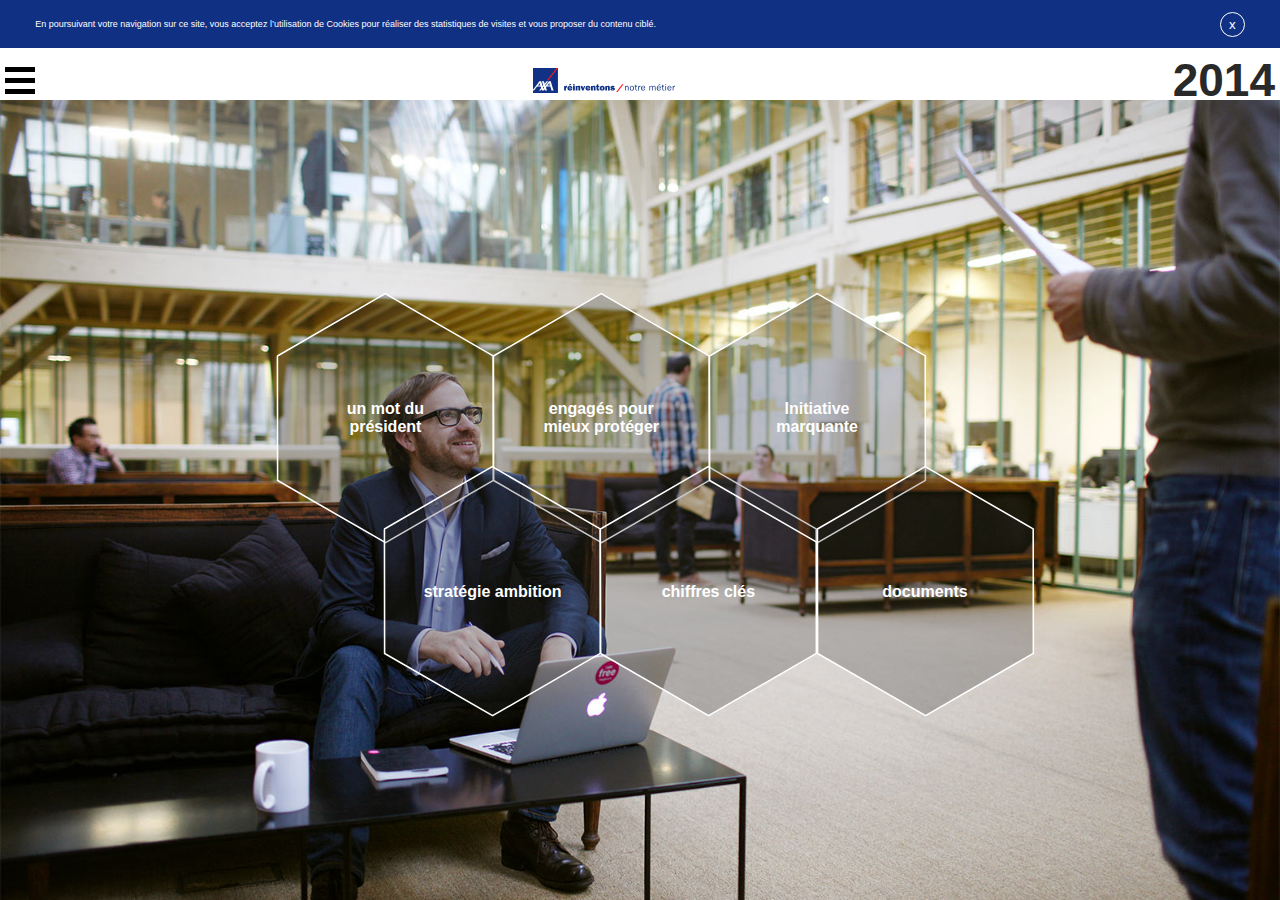
==== commit 3566e3c7: "script" ====
--- a/index.html
+++ b/index.html
@@ -15,34 +15,20 @@
             <p class="text">
                 En poursuivant votre navigation sur ce site, vous acceptez l’utilisation de Cookies pour réaliser des statistiques de visites et vous proposer du contenu ciblé.
             </p>
-            <button><svg viewBox="0 0 24 24">
-                <path d="M19 6.41L17.59 5 12 10.59 6.41 5 5 6.41 10.59 12 5 17.59 6.41 19 12 13.41 17.59 19 19 17.59 13.41 12z"/>
-                <path d="M0 0h24v24H0z" fill="none"/>
-            </svg></button>
+            <button>x</button>
         </div>
         <div class="header-container">
             <div class="hamburger">
-              <svg height="24" viewBox="0 0 24 24" >
-                  <path d="M0 0h24v24H0z" fill="none"/>
-                  <path d="M3 18h18v-2H3v2zm0-5h18v-2H3v2zm0-7v2h18V6H3z"/>
-              </svg>
+                <span class="line"></span>
+                <span class="line"></span>
+                <span class="line"></span>
             </div>
             <img src="assets/img/logo.svg" alt="logo" class="logoAXA">
-            <div class="header-year">
-              <span>regards sur </span>
-<span class="date">2014</span>
-            </div>
-
-
+            <span class="date">2014</span>
         </div>
 
     </header>
     <main role="main" class="main-homepage">
-      <h1>
-        protéger
-        accompagner
-        innover
-      </h1>
         <nav>
             <ul class="hexagones">
                 <li class="hexagone_single">
@@ -100,7 +86,9 @@
                 <li class="hexagone_single">
                     <a href="">
                         <span class="content-hexa">
-                          <p>histoires vécues</p>
+                          <p>
+                              Initiative marquante
+                          </p>
                           <svg class="more" viewBox="0 0 156 156"><path class="cls-1" d="M683,306a78,78,0,1,0,78,78A78,78,0,0,0,683,306Zm46,89H694v35H672V395H637V373h35V338h22v35h35Z" transform="translate(-605 -306)"/></svg>
                         </span>
                         <svg class="hexagon" viewBox="0 0 322.031 279.031">
@@ -111,18 +99,9 @@
                 <li class="hexagone_single">
                     <a href="">
                         <span class="content-hexa">
-                          <p>initiatives marquantes</p>
-                          <svg class="more" viewBox="0 0 156 156"><path class="cls-1" d="M683,306a78,78,0,1,0,78,78A78,78,0,0,0,683,306Zm46,89H694v35H672V395H637V373h35V338h22v35h35Z" transform="translate(-605 -306)"/></svg>
-                        </span>
-                        <svg class="hexagon" viewBox="0 0 322.031 279.031">
-                          <path d="M81.156,278.021 L1.024,139.677 L80.885,1.177 L240.877,1.021 L321.009,139.365 L241.148,277.865 L81.156,278.021 Z"/>
-                        </svg>
-</a>
-                </li>
-                <li class="hexagone_single">
-                    <a href="">
-                        <span class="content-hexa">
-                          <p>documents</p>
+                          <p>
+                              documents
+                          </p>
                           <svg class="more" viewBox="0 0 156 156"><path class="cls-1" d="M683,306a78,78,0,1,0,78,78A78,78,0,0,0,683,306Zm46,89H694v35H672V395H637V373h35V338h22v35h35Z" transform="translate(-605 -306)"/></svg>
                         </span>
                         <svg class="hexagon" viewBox="0 0 322.031 279.031">
@@ -134,50 +113,10 @@
 
             </section>
 
+            <footer>
 
+            </footer>
     </main>
-    <footer>
-
-     <section class="footer-share">
-      <ul>
-        <li>
-          <a href="#"><img src="assets/img/share-logo.png" alt="Share" /></a>
-        </li>
-        <li>
-          <a href="#">FR</a>
-        </li>
-      </ul>
-     </section>
-     <section class="footer-legal">
-       <p>
-         Mentions légales - ©AXA 2015
-       </p>
-     </section>
-     <section class="footer-social">
-       <span>Axa sur les réseaux sociaux</span>
-       <ul>
-         <li>
-          <a href="#"><img src="assets/img/instagram-logo.png" alt="Instagram" /></a>
-         </li>
-         <li>
-           <a href="#"><img src="assets/img/youtube-logo.png" alt="YouTube" /></a>
-         </li>
-         <li>
-           <a href="#"><img src="assets/img/linkedin-letters.png" alt="LinkedIn" /></a>
-         </li>
-         <li>
-           <a href="#"><img src="assets/img/twitter-logo-silhouette.png" alt="Twitter" /></a>
-         </li>
-         <li>
-           <a href="#"><img src="assets/img/facebook-letter-logo.png" alt="Facebook" /></a>
-         </li>
-
-
-
-
-       </ul>
-     </section>
-    </footer>
 </body>
 
 </html>
--- a/assets/css/main.css
+++ b/assets/css/main.css
@@ -23,12 +23,14 @@
   font-weight: bold; }
 
 .hamburger {
-  width: 54px;
-  height: 44px;
+  width: 30px;
   cursor: pointer; }
-  .hamburger svg {
-    width: 100%;
-    height: 100%; }
+  .hamburger .line {
+    display: block;
+    height: 5px;
+    width: 30px;
+    background-color: #000;
+    margin: 6px 0; }
 
 .bandeau-cookies {
   color: #fff;
@@ -39,18 +41,14 @@
   display: flex;
   justify-content: space-around;
   align-items: center; }
-  .bandeau-cookies button {
-    background: none;
-    border: 1px solid rgba(255, 255, 255, 0.1);
-    border-radius: 50%;
-    color: #ffffff;
-    width: 25px;
-    height: 25px;
-    text-align: center;
-    padding: 5px;
-    cursor: pointer; }
-    .bandeau-cookies button svg {
-      fill: #ffffff; }
+
+.bandeau-cookies button {
+  background: none;
+  border: 1px solid #ffffff;
+  border-radius: 50%;
+  color: #ffffff;
+  width: 25px;
+  height: 25px; }
 
 .text {
   display: inline-block;
@@ -132,12 +130,17 @@
       left: -1000px; }
     .inputs .item .header-item .checkbox:checked ~ .labelCheck .checked {
       opacity: 1; }
-      .inputs .item .header-item .checkbox:checked ~ .labelCheck .checked img {
-        display: inline-block; }
+      .inputs .item .header-item .checkbox:checked ~ .labelCheck .checked .showimg {
+        display: inline-block !important; }
+      .inputs .item .header-item .checkbox:checked ~ .labelCheck .checked .hideimg {
+        display: none !important; }
+  .inputs .item .hide {
+    visibility: hidden;
+    position: absolute; }
   .inputs .item .dropdown {
     padding: 0;
-    margin: 0px;
-    display: none; }
+    margin: 0;
+    height: auto; }
     .inputs .item .dropdown li {
       list-style: none;
       font-size: 12px;
@@ -241,30 +244,34 @@
   justify-content: center;
   flex-wrap: wrap; }
   .section-2 li {
-    width: 300px;
-    display: flex; }
-    .section-2 li .content-book {
+    width: 300px; }
+    .section-2 li a {
+      text-decoration: none;
       display: flex;
-      flex-direction: column; }
-      .section-2 li .content-book h3 {
-        margin: 5px 0;
-        font-size: 12px;
-        color: #e79655;
-        font-weight: bold; }
-      .section-2 li .content-book span {
-        font-size: 11px;
-        font-weight: 200; }
-      .section-2 li .content-book a {
-        width: 40px; }
-        .section-2 li .content-book a svg {
+      opacity: 0.8; }
+      .section-2 li a .content-book {
+        display: flex;
+        flex-direction: column; }
+        .section-2 li a .content-book h3 {
+          margin: 5px 0;
+          font-size: 12px;
+          color: #e79655;
+          font-weight: bold; }
+        .section-2 li a .content-book span {
+          font-size: 11px;
+          font-weight: 200;
+          color: #000; }
+        .section-2 li a .content-book svg {
           width: 40px; }
-          .section-2 li .content-book a svg path:nth-child(1) {
+          .section-2 li a .content-book svg path:nth-child(1) {
             fill: #e79655;
             transition: 0.3s; }
-          .section-2 li .content-book a svg path:nth-child(2) {
+          .section-2 li a .content-book svg path:nth-child(2) {
             fill: transparent;
             stroke: #e79655;
             transition: 0.3s; }
+    .section-2 li a:hover {
+      opacity: 1; }
 
 .section-3 ul {
   padding: 0; }
@@ -273,27 +280,32 @@
     font-size: 12px;
     padding: 10px 10px;
     margin: 5px 0;
-    display: flex;
-    justify-content: space-between;
-    align-items: center;
-    font-weight: bold; }
-    .section-3 ul .cahier .libelle {
-      flex: 1; }
-    .section-3 ul .cahier .size {
-      font-size: 10px;
-      margin: 0 10px;
-      font-weight: 200; }
-    .section-3 ul .cahier a svg {
-      width: 30px;
+    font-weight: bold;
+    list-style: none; }
+    .section-3 ul .cahier a {
+      display: flex;
+      justify-content: space-between;
+      align-items: center;
+      color: #000;
+      font-style: normal;
+      text-decoration: none;
       opacity: 0.7; }
-      .section-3 ul .cahier a svg path:nth-child(1) {
-        fill: #e79655;
-        transition: 0.3s; }
-      .section-3 ul .cahier a svg path:nth-child(2) {
-        fill: transparent;
-        stroke: #e79655;
-        transition: 0.3s; }
-    .section-3 ul .cahier a svg:hover {
+      .section-3 ul .cahier a .libelle {
+        flex: 1; }
+      .section-3 ul .cahier a .size {
+        font-size: 10px;
+        margin: 0 10px;
+        font-weight: 200; }
+      .section-3 ul .cahier a svg {
+        width: 30px; }
+        .section-3 ul .cahier a svg path:nth-child(1) {
+          fill: #e79655;
+          transition: 0.3s; }
+        .section-3 ul .cahier a svg path:nth-child(2) {
+          fill: transparent;
+          stroke: #e79655;
+          transition: 0.3s; }
+    .section-3 ul .cahier a:hover {
       opacity: 1; }
 
 /* Media Queries */
@@ -301,34 +313,30 @@
   .date {
     font-size: 46px; } }
 html {
-  height: 100vh; }
+  height: 100%; }
 
 .body-homepage {
   display: flex;
   flex-direction: column;
   justify-content: space-between;
-  height: 100%;
+  height: 100%; }
+
+.main-homepage {
+  height: calc(100% - 100px);
+  display: flex;
+  flex-direction: column;
+  justify-content: center;
+  align-items: center;
+  flex-grow: 1;
   background-image: url("../img/background-full.jpg");
   background-repeat: no-repeat;
   background-size: cover;
-  background-position-x: center;
-  background-position-y: 60px; }
-
-.main-homepage {
-  height: calc(100% - 100px - 39.5px);
-  display: flex;
-  flex-direction: column;
-  justify-content: center;
-  align-items: center;
-  flex-grow: 1; }
-
-.main-homepage h1 {
-  display: none; }
+  background-position: center; }
 
 nav {
   position: relative;
-  width: calc( 100vw * 0.8656);
-  height: calc( 100vw * 0.8537); }
+  width: 240px;
+  height: 300px; }
 
 .hexagones {
   padding: 0;
@@ -345,11 +353,11 @@
   fill: rgba(36, 36, 36, 0.25);
   stroke: #ffffff;
   position: absolute;
-  width: 66.8%;
+  width: 57.8%;
   height: 39.4%; }
   .hexagone_single p {
     text-align: center;
-    font-size: 3vw;
+    font-size: 14px;
     font-weight: 800;
     width: 60%;
     margin: 0; }
@@ -371,9 +379,8 @@
     fill-opacity: 0.251;
     fill: #292929; }
   .hexagone_single .more {
-    width: 6.56%;
+    width: 12px;
     fill: #ffffff;
-    stroke: transparent;
     margin-top: 10px;
     display: none; }
   .hexagone_single .content-hexa {
@@ -408,25 +415,7 @@
 .hexagone_single:nth-child(3):hover .hexagon path {
   fill: #5a8fa6; }
 
-.hexagone_single:nth-child(1):hover a span .more {
-  display: block; }
-
-.hexagone_single:nth-child(2):hover a span .more {
-  display: block; }
-
-.hexagone_single:nth-child(3):hover a span .more {
-  display: block; }
-
-.hexagone_single:nth-child(4):hover a span .more {
-  display: block; }
-
-.hexagone_single:nth-child(5):hover a span .more {
-  display: block; }
-
-.hexagone_single:nth-child(6):hover a span .more {
-  display: block; }
-
-.hexagone_single:nth-child(7):hover a span .more {
+.hexagone_single:hover a span .more {
   display: block; }
 
 .hexagone_single:nth-child(4):hover .hexagon path {
@@ -435,39 +424,6 @@
 .hexagone_single:nth-child(5),
 .hexagone_single:nth-child(6),
 .hexagone_single:nth-child(7) {
-  display: none; }
-
-footer {
-  height: 39.5px;
-  width: 39.5px; }
-
-.footer-share ul {
-  margin: 0;
-  padding: 5px;
-  list-style-type: none;
-  width: 39.5px;
-  height: 39.5px;
-  background-color: #090907;
-  text-align: center; }
-  .footer-share ul li {
-    height: calc(100% - 5px);
-    /* padding: 10px 0; */
-    width: calc(100% - 5px);
-    /* margin-left: 0; */
-    text-align: center; }
-    .footer-share ul li img {
-      width: 100%; }
-  .footer-share ul li:nth-child(2) {
-    display: none; }
-.footer-share a {
-  color: #ffffff;
-  text-decoration: none; }
-
-.footer-legal,
-.footer-social {
-  display: none; }
-
-.header-year span:first-of-type {
   display: none; }
 
 /* Media Queries */
@@ -479,50 +435,12 @@
     margin-right: 0 !important; }
 
   .section-2 {
-    justify-content: space-between !important; } }
+    justify-content: space-between !important; }
+
+  .main-homepage nav {
+    width: 360px;
+    height: 450px; } }
 @media screen and (min-width: 960px) {
-  .bandeau-cookies,
-  .hamburger {
-    display: none; }
-
-  .header-container {
-    height: 100%;
-    padding: 0 50px; }
-
-  .header-container span:first-of-type {
-    display: block; }
-
-  .header-year {
-    display: flex;
-    flex-direction: column;
-    text-align: center;
-    align-items: center;
-    font-weight: bold; }
-    .header-year span:first-of-type {
-      max-width: 50px;
-      font-size: 14px; }
-    .header-year .date {
-      font-size: 26px; }
-
-  .logoAXA {
-    height: 45px; }
-
-  .header {
-    height: 82px; }
-
-  .main-homepage h1 {
-    display: block;
-    font-size: 20px;
-    color: white;
-    font-weight: bold;
-    left: 150px;
-    top: 100px;
-    position: absolute;
-    max-width: 150px; }
-
-  .main-homepage {
-    height: calc(100% - 82px - 65px); }
-
   .main-homepage nav {
     width: 760px;
     height: 650px;
@@ -535,114 +453,23 @@
         z-index: 999; }
         .main-homepage nav ul .hexagone_single .content-hexa p {
           font-size: 16px; }
-    .main-homepage nav ul .hexagone_single:nth-child(3) {
+    .main-homepage nav ul .hexagone_single:nth-child(2) {
       top: 0;
       left: 28.4%; }
+    .main-homepage nav ul .hexagone_single:nth-child(3) {
+      top: 28.9%;
+      left: 14.1%; }
     .main-homepage nav ul .hexagone_single:nth-child(4) {
-      left: 56.8%;
-      top: 0; }
+      top: 28.9%;
+      left: 42.5%; }
     .main-homepage nav ul .hexagone_single:nth-child(5) {
       display: block;
       position: absolute;
-      top: 28.9%;
-      left: 14.1%; }
+      left: 56.8%; }
     .main-homepage nav ul .hexagone_single:nth-child(6) {
       display: block;
       position: absolute;
       top: 28.9%;
-      left: 42.6%; }
-    .main-homepage nav ul .hexagone_single:nth-child(7) {
-      display: block;
-      position: absolute;
-      top: 28.9%;
-      left: 70.9%; }
-    .main-homepage nav ul .hexagone_single:nth-child(2) {
-      visibility: hidden; }
-    .main-homepage nav ul .hexagone_single:nth-child(5):hover .hexagon path {
-      fill: #a69d57; }
-    .main-homepage nav ul .hexagone_single:nth-child(6):hover .hexagon path {
-      fill: #98c67f; }
-    .main-homepage nav ul .hexagone_single:nth-child(7):hover .hexagon path {
-      fill: #e79655; }
-
-  footer {
-    display: flex;
-    flex-direction: row;
-    justify-content: space-between;
-    color: #ffffff;
-    font-weight: lighter;
-    height: 65px;
-    width: 100vw;
-    font-size: 12px; }
-    footer section {
-      width: 33.33%; }
-    footer .footer-share ul {
-      background-color: #232321;
-      height: 100%; }
-    footer .footer-share li {
-      height: 50%; }
-    footer .footer-share li:nth-child(2) {
-      display: block;
-      margin-top: 5px; }
-    footer .footer-share li:first-of-type {
-      border-bottom: 1px solid rgba(255, 255, 255, 0.15);
-      padding: 5px; }
-    footer .footer-legal p {
-      position: absolute;
-      bottom: 5px;
-      width: inherit;
-      margin: 0; }
-    footer .footer-social {
-      text-align: right;
-      opacity: 0.7;
-      margin: 0;
-      padding: 0;
-      height: 65px;
-      width: 234px;
-      text-align: right;
-      opacity: 0.7;
-      display: flex;
-      flex-direction: column;
-      justify-content: space-between; }
-      footer .footer-social span {
-        width: 100%;
-        margin-right: 0;
-        font-size: 12px;
-        padding-right: 13px; }
-      footer .footer-social ul {
-        margin: 0;
-        padding: 5px 0;
-        height: calc(100% - 15px);
-        margin: 0;
-        padding: 0;
-        /* height: 35px; */
-        list-style-type: none; }
-        footer .footer-social ul li {
-          float: right;
-          /* padding: 9px; */
-          margin-top: 15px;
-          height: 50%;
-          text-align: center;
-          display: flex;
-          align-content: center;
-          justify-content: center;
-          align-items: center;
-          padding: 0 13px; }
-          footer .footer-social ul li img {
-            max-height: 20px;
-            margin: auto;
-            top: 0;
-            bottom: 0;
-            /* position: absolute; */ }
-        footer .footer-social ul li:not(:first-of-type) {
-          border-right: 1px solid rgba(255, 255, 255, 0.7);
-          display: block; }
-
-  .footer-legal,
-  .footer-social {
-    display: block; } }
-@media screen and (min-width: 1280px) {
-  .main-homepage h1 {
-    font-size: 40px; } }
+      left: 71%; } }
 
 /*# sourceMappingURL=main.css.map */
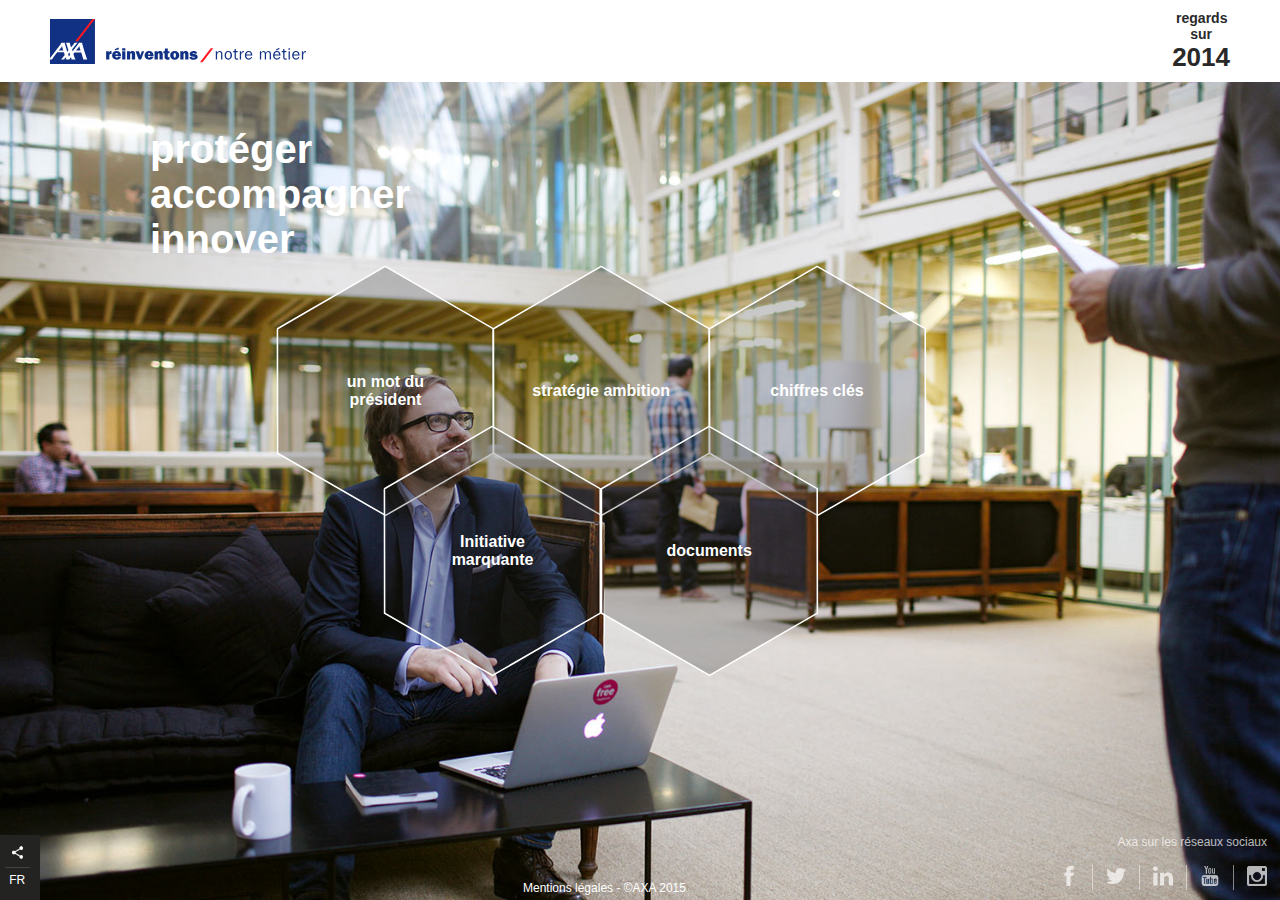
==== commit 1f251664: "merge" ====
--- a/index.html
+++ b/index.html
@@ -15,20 +15,34 @@
             <p class="text">
                 En poursuivant votre navigation sur ce site, vous acceptez l’utilisation de Cookies pour réaliser des statistiques de visites et vous proposer du contenu ciblé.
             </p>
-            <button>x</button>
+            <button><svg viewBox="0 0 24 24">
+                <path d="M19 6.41L17.59 5 12 10.59 6.41 5 5 6.41 10.59 12 5 17.59 6.41 19 12 13.41 17.59 19 19 17.59 13.41 12z"/>
+                <path d="M0 0h24v24H0z" fill="none"/>
+            </svg></button>
         </div>
         <div class="header-container">
             <div class="hamburger">
-                <span class="line"></span>
-                <span class="line"></span>
-                <span class="line"></span>
+              <svg height="24" viewBox="0 0 24 24" >
+                  <path d="M0 0h24v24H0z" fill="none"/>
+                  <path d="M3 18h18v-2H3v2zm0-5h18v-2H3v2zm0-7v2h18V6H3z"/>
+              </svg>
             </div>
             <img src="assets/img/logo.svg" alt="logo" class="logoAXA">
-            <span class="date">2014</span>
+            <div class="header-year">
+              <span>regards sur </span>
+<span class="date">2014</span>
+            </div>
+
+
         </div>
 
     </header>
     <main role="main" class="main-homepage">
+      <h1>
+        protéger
+        accompagner
+        innover
+      </h1>
         <nav>
             <ul class="hexagones">
                 <li class="hexagone_single">
@@ -113,10 +127,50 @@
 
             </section>
 
-            <footer>
 
-            </footer>
     </main>
+    <footer>
+
+     <section class="footer-share">
+      <ul>
+        <li>
+          <a href="#"><img src="assets/img/share-logo.png" alt="Share" /></a>
+        </li>
+        <li>
+          <a href="#">FR</a>
+        </li>
+      </ul>
+     </section>
+     <section class="footer-legal">
+       <p>
+         Mentions légales - ©AXA 2015
+       </p>
+     </section>
+     <section class="footer-social">
+       <span>Axa sur les réseaux sociaux</span>
+       <ul>
+         <li>
+          <a href="#"><img src="assets/img/instagram-logo.png" alt="Instagram" /></a>
+         </li>
+         <li>
+           <a href="#"><img src="assets/img/youtube-logo.png" alt="YouTube" /></a>
+         </li>
+         <li>
+           <a href="#"><img src="assets/img/linkedin-letters.png" alt="LinkedIn" /></a>
+         </li>
+         <li>
+           <a href="#"><img src="assets/img/twitter-logo-silhouette.png" alt="Twitter" /></a>
+         </li>
+         <li>
+           <a href="#"><img src="assets/img/facebook-letter-logo.png" alt="Facebook" /></a>
+         </li>
+
+
+
+
+       </ul>
+     </section>
+    </footer>
 </body>
 
 </html>
--- a/assets/css/main.css
+++ b/assets/css/main.css
@@ -23,14 +23,12 @@
   font-weight: bold; }
 
 .hamburger {
-  width: 30px;
+  width: 54px;
+  height: 44px;
   cursor: pointer; }
-  .hamburger .line {
-    display: block;
-    height: 5px;
-    width: 30px;
-    background-color: #000;
-    margin: 6px 0; }
+  .hamburger svg {
+    width: 100%;
+    height: 100%; }
 
 .bandeau-cookies {
   color: #fff;
@@ -41,14 +39,18 @@
   display: flex;
   justify-content: space-around;
   align-items: center; }
-
-.bandeau-cookies button {
-  background: none;
-  border: 1px solid #ffffff;
-  border-radius: 50%;
-  color: #ffffff;
-  width: 25px;
-  height: 25px; }
+  .bandeau-cookies button {
+    background: none;
+    border: 1px solid rgba(255, 255, 255, 0.1);
+    border-radius: 50%;
+    color: #ffffff;
+    width: 25px;
+    height: 25px;
+    text-align: center;
+    padding: 5px;
+    cursor: pointer; }
+    .bandeau-cookies button svg {
+      fill: #ffffff; }
 
 .text {
   display: inline-block;
@@ -313,30 +315,34 @@
   .date {
     font-size: 46px; } }
 html {
-  height: 100%; }
+  height: 100vh; }
 
 .body-homepage {
   display: flex;
   flex-direction: column;
   justify-content: space-between;
-  height: 100%; }
+  height: 100%;
+  background-image: url("../img/background-full.jpg");
+  background-repeat: no-repeat;
+  background-size: cover;
+  background-position-x: center;
+  background-position-y: 60px; }
 
 .main-homepage {
-  height: calc(100% - 100px);
+  height: calc(100% - 100px - 39.5px);
   display: flex;
   flex-direction: column;
   justify-content: center;
   align-items: center;
-  flex-grow: 1;
-  background-image: url("../img/background-full.jpg");
-  background-repeat: no-repeat;
-  background-size: cover;
-  background-position: center; }
+  flex-grow: 1; }
+
+.main-homepage h1 {
+  display: none; }
 
 nav {
   position: relative;
-  width: 240px;
-  height: 300px; }
+  width: calc( 100vw * 0.8656);
+  height: calc( 100vw * 0.8537); }
 
 .hexagones {
   padding: 0;
@@ -353,11 +359,11 @@
   fill: rgba(36, 36, 36, 0.25);
   stroke: #ffffff;
   position: absolute;
-  width: 57.8%;
+  width: 66.8%;
   height: 39.4%; }
   .hexagone_single p {
     text-align: center;
-    font-size: 14px;
+    font-size: 3vw;
     font-weight: 800;
     width: 60%;
     margin: 0; }
@@ -379,8 +385,9 @@
     fill-opacity: 0.251;
     fill: #292929; }
   .hexagone_single .more {
-    width: 12px;
+    width: 6.56%;
     fill: #ffffff;
+    stroke: transparent;
     margin-top: 10px;
     display: none; }
   .hexagone_single .content-hexa {
@@ -418,12 +425,57 @@
 .hexagone_single:hover a span .more {
   display: block; }
 
+.hexagone_single:nth-child(4):hover a span .more {
+  display: block; }
+
+.hexagone_single:nth-child(5):hover a span .more {
+  display: block; }
+
+.hexagone_single:nth-child(6):hover a span .more {
+  display: block; }
+
+.hexagone_single:nth-child(7):hover a span .more {
+  display: block; }
+
 .hexagone_single:nth-child(4):hover .hexagon path {
   fill: #fcc04b; }
 
 .hexagone_single:nth-child(5),
 .hexagone_single:nth-child(6),
 .hexagone_single:nth-child(7) {
+  display: none; }
+
+footer {
+  height: 39.5px;
+  width: 39.5px; }
+
+.footer-share ul {
+  margin: 0;
+  padding: 5px;
+  list-style-type: none;
+  width: 39.5px;
+  height: 39.5px;
+  background-color: #090907;
+  text-align: center; }
+  .footer-share ul li {
+    height: calc(100% - 5px);
+    /* padding: 10px 0; */
+    width: calc(100% - 5px);
+    /* margin-left: 0; */
+    text-align: center; }
+    .footer-share ul li img {
+      width: 100%; }
+  .footer-share ul li:nth-child(2) {
+    display: none; }
+.footer-share a {
+  color: #ffffff;
+  text-decoration: none; }
+
+.footer-legal,
+.footer-social {
+  display: none; }
+
+.header-year span:first-of-type {
   display: none; }
 
 /* Media Queries */
@@ -435,12 +487,50 @@
     margin-right: 0 !important; }
 
   .section-2 {
-    justify-content: space-between !important; }
-
-  .main-homepage nav {
-    width: 360px;
-    height: 450px; } }
+    justify-content: space-between !important; } }
 @media screen and (min-width: 960px) {
+  .bandeau-cookies,
+  .hamburger {
+    display: none; }
+
+  .header-container {
+    height: 100%;
+    padding: 0 50px; }
+
+  .header-container span:first-of-type {
+    display: block; }
+
+  .header-year {
+    display: flex;
+    flex-direction: column;
+    text-align: center;
+    align-items: center;
+    font-weight: bold; }
+    .header-year span:first-of-type {
+      max-width: 50px;
+      font-size: 14px; }
+    .header-year .date {
+      font-size: 26px; }
+
+  .logoAXA {
+    height: 45px; }
+
+  .header {
+    height: 82px; }
+
+  .main-homepage h1 {
+    display: block;
+    font-size: 20px;
+    color: white;
+    font-weight: bold;
+    left: 150px;
+    top: 100px;
+    position: absolute;
+    max-width: 150px; }
+
+  .main-homepage {
+    height: calc(100% - 82px - 65px); }
+
   .main-homepage nav {
     width: 760px;
     height: 650px;
@@ -453,23 +543,114 @@
         z-index: 999; }
         .main-homepage nav ul .hexagone_single .content-hexa p {
           font-size: 16px; }
-    .main-homepage nav ul .hexagone_single:nth-child(2) {
+    .main-homepage nav ul .hexagone_single:nth-child(3) {
       top: 0;
       left: 28.4%; }
-    .main-homepage nav ul .hexagone_single:nth-child(3) {
-      top: 28.9%;
-      left: 14.1%; }
     .main-homepage nav ul .hexagone_single:nth-child(4) {
-      top: 28.9%;
-      left: 42.5%; }
+      left: 56.8%;
+      top: 0; }
     .main-homepage nav ul .hexagone_single:nth-child(5) {
       display: block;
       position: absolute;
-      left: 56.8%; }
+      top: 28.9%;
+      left: 14.1%; }
     .main-homepage nav ul .hexagone_single:nth-child(6) {
       display: block;
       position: absolute;
       top: 28.9%;
-      left: 71%; } }
+      left: 42.6%; }
+    .main-homepage nav ul .hexagone_single:nth-child(7) {
+      display: block;
+      position: absolute;
+      top: 28.9%;
+      left: 70.9%; }
+    .main-homepage nav ul .hexagone_single:nth-child(2) {
+      visibility: hidden; }
+    .main-homepage nav ul .hexagone_single:nth-child(5):hover .hexagon path {
+      fill: #a69d57; }
+    .main-homepage nav ul .hexagone_single:nth-child(6):hover .hexagon path {
+      fill: #98c67f; }
+    .main-homepage nav ul .hexagone_single:nth-child(7):hover .hexagon path {
+      fill: #e79655; }
+
+  footer {
+    display: flex;
+    flex-direction: row;
+    justify-content: space-between;
+    color: #ffffff;
+    font-weight: lighter;
+    height: 65px;
+    width: 100vw;
+    font-size: 12px; }
+    footer section {
+      width: 33.33%; }
+    footer .footer-share ul {
+      background-color: #232321;
+      height: 100%; }
+    footer .footer-share li {
+      height: 50%; }
+    footer .footer-share li:nth-child(2) {
+      display: block;
+      margin-top: 5px; }
+    footer .footer-share li:first-of-type {
+      border-bottom: 1px solid rgba(255, 255, 255, 0.15);
+      padding: 5px; }
+    footer .footer-legal p {
+      position: absolute;
+      bottom: 5px;
+      width: inherit;
+      margin: 0; }
+    footer .footer-social {
+      text-align: right;
+      opacity: 0.7;
+      margin: 0;
+      padding: 0;
+      height: 65px;
+      width: 234px;
+      text-align: right;
+      opacity: 0.7;
+      display: flex;
+      flex-direction: column;
+      justify-content: space-between; }
+      footer .footer-social span {
+        width: 100%;
+        margin-right: 0;
+        font-size: 12px;
+        padding-right: 13px; }
+      footer .footer-social ul {
+        margin: 0;
+        padding: 5px 0;
+        height: calc(100% - 15px);
+        margin: 0;
+        padding: 0;
+        /* height: 35px; */
+        list-style-type: none; }
+        footer .footer-social ul li {
+          float: right;
+          /* padding: 9px; */
+          margin-top: 15px;
+          height: 50%;
+          text-align: center;
+          display: flex;
+          align-content: center;
+          justify-content: center;
+          align-items: center;
+          padding: 0 13px; }
+          footer .footer-social ul li img {
+            max-height: 20px;
+            margin: auto;
+            top: 0;
+            bottom: 0;
+            /* position: absolute; */ }
+        footer .footer-social ul li:not(:first-of-type) {
+          border-right: 1px solid rgba(255, 255, 255, 0.7);
+          display: block; }
+
+  .footer-legal,
+  .footer-social {
+    display: block; } }
+@media screen and (min-width: 1280px) {
+  .main-homepage h1 {
+    font-size: 40px; } }
 
 /*# sourceMappingURL=main.css.map */
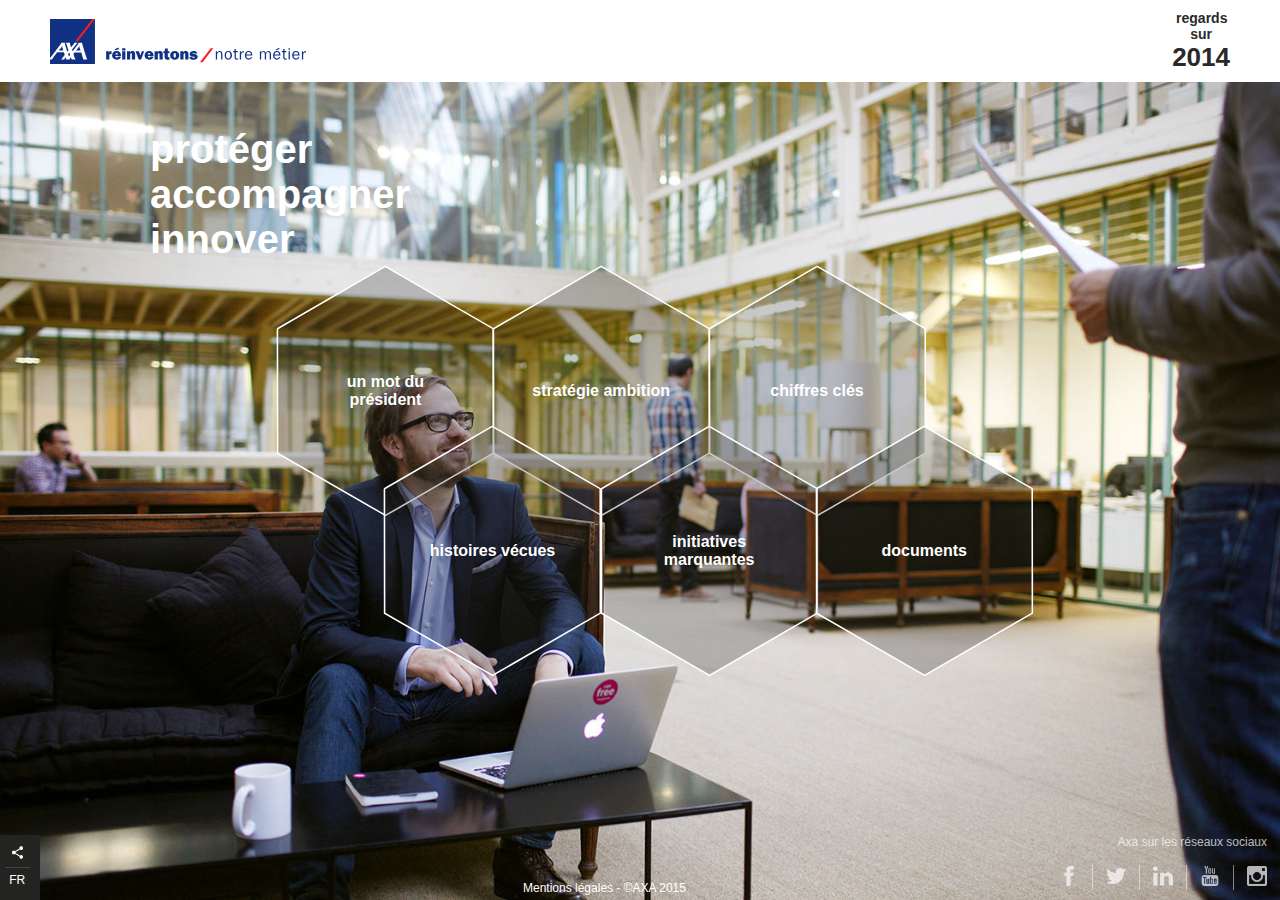
==== commit a63a2baf: "mod index" ====
--- a/index.html
+++ b/index.html
@@ -1,6 +1,5 @@
 <!DOCTYPE html>
 <html lang="fr">
-
 <head>
     <meta charset="utf-8">
     <title>AXA - Documents</title>
@@ -8,7 +7,6 @@
     <link rel="stylesheet" href="assets/css/main.css">
     <meta name="viewport" content="width=device-width, initial-scale=1.0">
 </head>
-
 <body class="body-homepage">
     <header class="header">
         <div class="bandeau-cookies">
@@ -32,10 +30,7 @@
               <span>regards sur </span>
 <span class="date">2014</span>
             </div>
-
-
         </div>
-
     </header>
     <main role="main" class="main-homepage">
       <h1>
@@ -100,9 +95,7 @@
                 <li class="hexagone_single">
                     <a href="">
                         <span class="content-hexa">
-                          <p>
-                              Initiative marquante
-                          </p>
+                          <p>histoires vécues</p>
                           <svg class="more" viewBox="0 0 156 156"><path class="cls-1" d="M683,306a78,78,0,1,0,78,78A78,78,0,0,0,683,306Zm46,89H694v35H672V395H637V373h35V338h22v35h35Z" transform="translate(-605 -306)"/></svg>
                         </span>
                         <svg class="hexagon" viewBox="0 0 322.031 279.031">
@@ -113,9 +106,18 @@
                 <li class="hexagone_single">
                     <a href="">
                         <span class="content-hexa">
-                          <p>
-                              documents
-                          </p>
+                          <p>initiatives marquantes</p>
+                          <svg class="more" viewBox="0 0 156 156"><path class="cls-1" d="M683,306a78,78,0,1,0,78,78A78,78,0,0,0,683,306Zm46,89H694v35H672V395H637V373h35V338h22v35h35Z" transform="translate(-605 -306)"/></svg>
+                        </span>
+                        <svg class="hexagon" viewBox="0 0 322.031 279.031">
+                          <path d="M81.156,278.021 L1.024,139.677 L80.885,1.177 L240.877,1.021 L321.009,139.365 L241.148,277.865 L81.156,278.021 Z"/>
+                        </svg>
+</a>
+                </li>
+                <li class="hexagone_single">
+                    <a href="">
+                        <span class="content-hexa">
+                          <p>documents</p>
                           <svg class="more" viewBox="0 0 156 156"><path class="cls-1" d="M683,306a78,78,0,1,0,78,78A78,78,0,0,0,683,306Zm46,89H694v35H672V395H637V373h35V338h22v35h35Z" transform="translate(-605 -306)"/></svg>
                         </span>
                         <svg class="hexagon" viewBox="0 0 322.031 279.031">
@@ -124,13 +126,9 @@
 </a>
                 </li>
             </ul>
-
             </section>
-
-
     </main>
     <footer>
-
      <section class="footer-share">
       <ul>
         <li>
@@ -164,13 +162,8 @@
          <li>
            <a href="#"><img src="assets/img/facebook-letter-logo.png" alt="Facebook" /></a>
          </li>
-
-
-
-
        </ul>
      </section>
     </footer>
 </body>
-
 </html>
